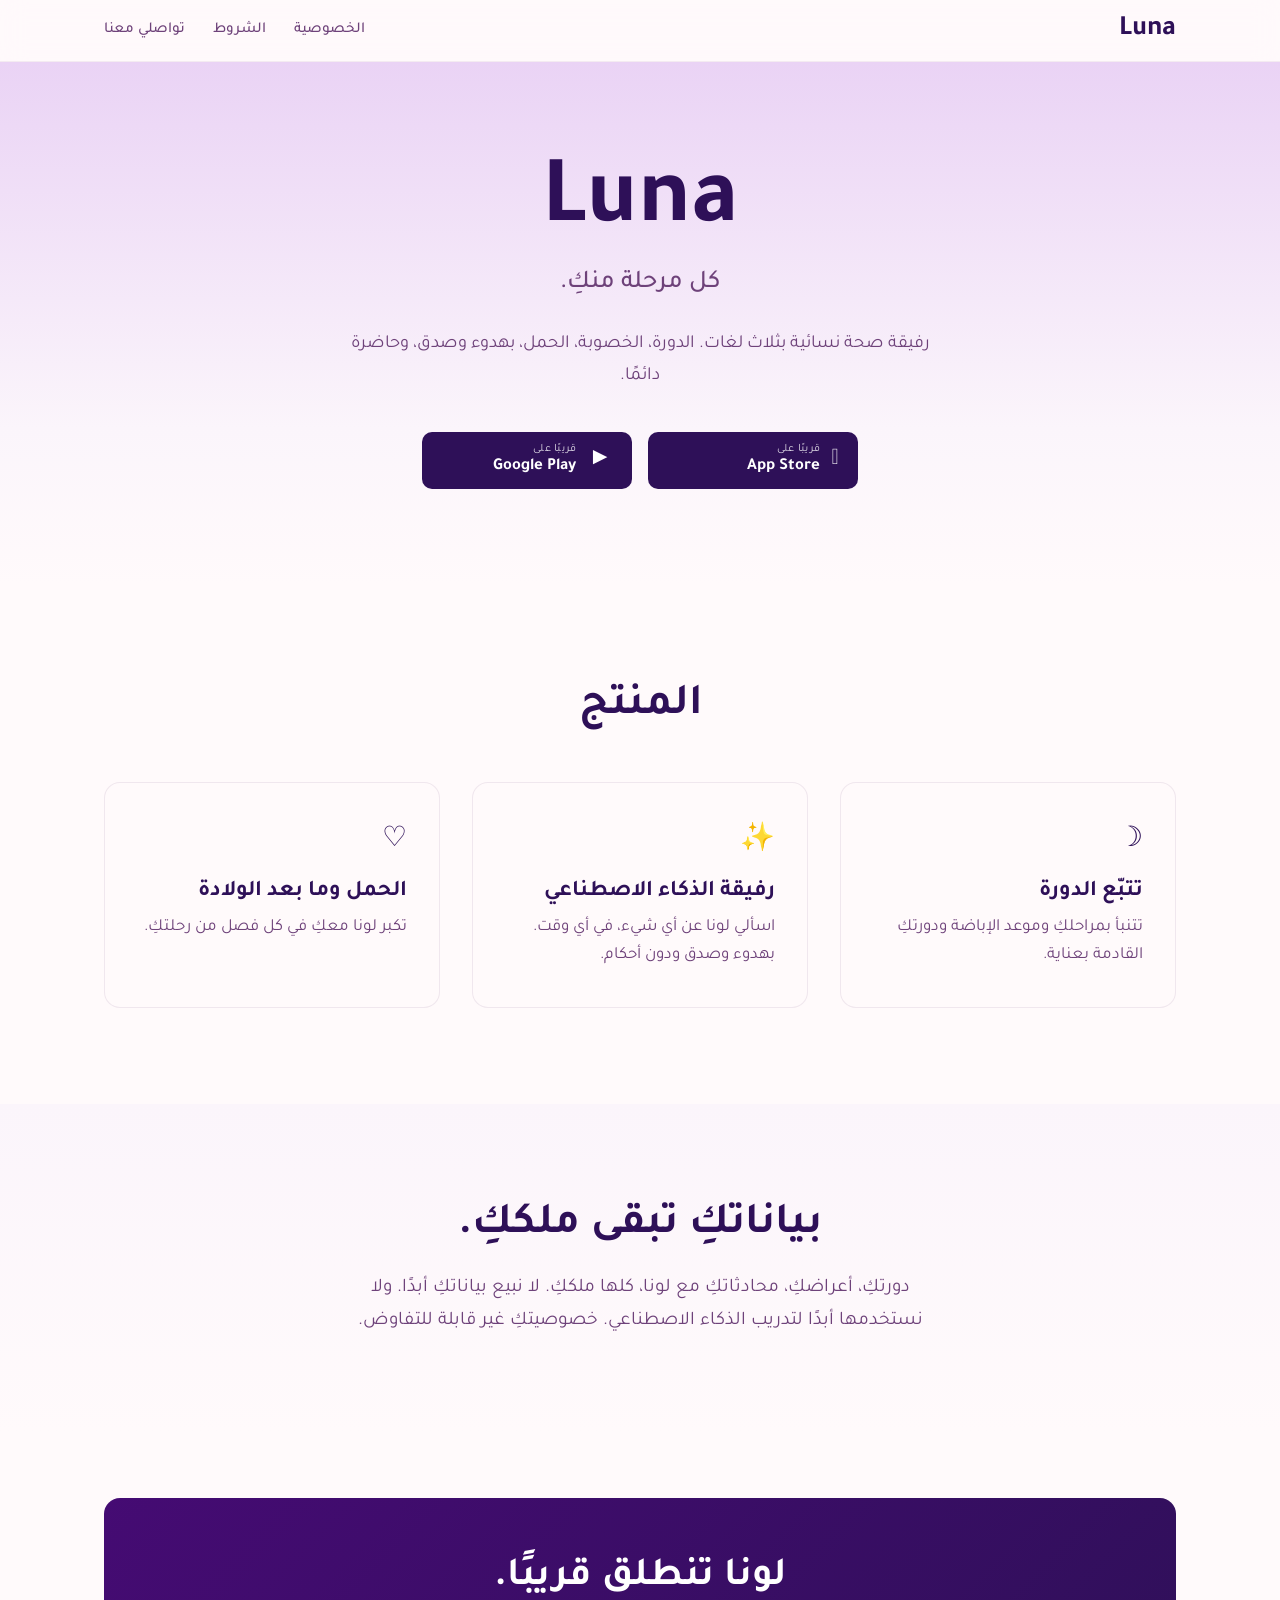
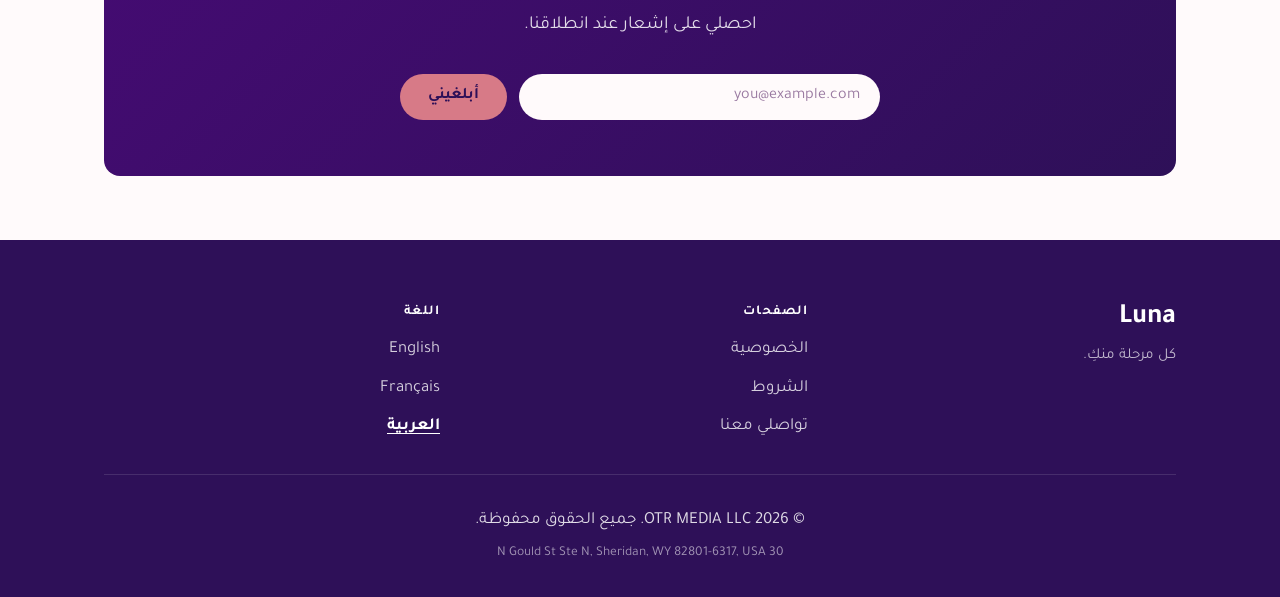
==== ar/index.html @ c3182766 "initial Luna marketing site" ====
<!DOCTYPE html>
<html lang="ar" dir="rtl">
<head>
  <meta charset="UTF-8" />
  <meta name="viewport" content="width=device-width, initial-scale=1.0" />
  <title>Luna — كل مرحلة منكِ.</title>
  <meta name="description" content="رفيقة صحة نسائية بثلاث لغات. الدورة، الخصوبة، الحمل، بهدوء وصدق، وحاضرة دائمًا." />

  <link rel="preconnect" href="https://fonts.googleapis.com" />
  <link rel="preconnect" href="https://fonts.gstatic.com" crossorigin />
  <link href="https://fonts.googleapis.com/css2?family=Fraunces:ital,opsz,wght@0,9..144,600;1,9..144,400&family=Hanken+Grotesk:wght@400;500;600&family=Tajawal:wght@400;700&display=swap" rel="stylesheet" />

  <link rel="stylesheet" href="../assets/css/styles.css" />
  <link rel="stylesheet" href="../assets/css/styles-rtl.css" />
</head>
<body>
  <a class="skip-link" href="#main">تخطٍّ إلى المحتوى</a>

  <header class="site-header">
    <div class="container site-header__inner">
      <a class="brand-mark" href="index.html">Luna</a>
      <button class="nav-toggle" aria-label="فتح القائمة" aria-expanded="false" aria-controls="primary-nav">
        <span class="nav-toggle__bar"></span>
        <span class="nav-toggle__bar"></span>
        <span class="nav-toggle__bar"></span>
      </button>
      <nav class="nav" id="primary-nav" aria-label="التنقل الرئيسي">
        <ul class="nav__list">
          <li><a class="nav__link" href="privacy.html">الخصوصية</a></li>
          <li><a class="nav__link" href="terms.html">الشروط</a></li>
          <li><a class="nav__link" href="contact.html">تواصلي معنا</a></li>
        </ul>
      </nav>
    </div>
  </header>

  <main id="main">
    <section class="hero">
      <div class="container">
        <h1 class="hero__wordmark">Luna</h1>
        <p class="hero__tagline">كل مرحلة منكِ.</p>
        <p class="hero__subhead">رفيقة صحة نسائية بثلاث لغات. الدورة، الخصوبة، الحمل، بهدوء وصدق، وحاضرة دائمًا.</p>
        <div class="badges">
          <a class="badge" href="#notify">
            <span class="badge__icon" aria-hidden="true">&#63743;</span>
            <span class="badge__text">
              <span class="badge__small">قريبًا على</span>
              <span class="badge__large">App Store</span>
            </span>
          </a>
          <a class="badge" href="#notify">
            <span class="badge__icon" aria-hidden="true">&#9658;</span>
            <span class="badge__text">
              <span class="badge__small">قريبًا على</span>
              <span class="badge__large">Google Play</span>
            </span>
          </a>
        </div>
      </div>
    </section>

    <section class="section">
      <div class="container">
        <h2 class="section__heading">المنتج</h2>
        <div class="features">
          <article class="feature">
            <div class="feature__icon" aria-hidden="true">&#9789;</div>
            <h3 class="feature__title">تتبّع الدورة</h3>
            <p class="feature__body">تتنبأ بمراحلكِ وموعد الإباضة ودورتكِ القادمة بعناية.</p>
          </article>
          <article class="feature">
            <div class="feature__icon" aria-hidden="true">&#10024;</div>
            <h3 class="feature__title">رفيقة الذكاء الاصطناعي</h3>
            <p class="feature__body">اسألي لونا عن أي شيء، في أي وقت. بهدوء وصدق ودون أحكام.</p>
          </article>
          <article class="feature">
            <div class="feature__icon" aria-hidden="true">&#9825;</div>
            <h3 class="feature__title">الحمل وما بعد الولادة</h3>
            <p class="feature__body">تكبر لونا معكِ في كل فصل من رحلتكِ.</p>
          </article>
        </div>
      </div>
    </section>

    <section class="section values">
      <div class="container">
        <div class="values__inner">
          <h2 class="values__heading">بياناتكِ تبقى ملككِ.</h2>
          <p class="values__body">دورتكِ، أعراضكِ، محادثاتكِ مع لونا، كلها ملككِ. لا نبيع بياناتكِ أبدًا. ولا نستخدمها أبدًا لتدريب الذكاء الاصطناعي. خصوصيتكِ غير قابلة للتفاوض.</p>
        </div>
      </div>
    </section>

    <section class="section section--tight" id="notify">
      <div class="container">
        <div class="cta-band">
          <h2 class="cta-band__heading">لونا تنطلق قريبًا.</h2>
          <p class="cta-band__subhead">احصلي على إشعار عند انطلاقنا.</p>
          <form class="signup-form" action="mailto:contact@iamluna.app" method="post" enctype="text/plain">
            <label class="skip-link" for="email">البريد الإلكتروني</label>
            <input class="signup-form__input" type="email" id="email" name="email" placeholder="you@example.com" required />
            <button class="btn signup-form__button" type="submit">أبلغيني</button>
          </form>
        </div>
      </div>
    </section>
  </main>

  <footer class="site-footer">
    <div class="container">
      <div class="footer__top">
        <div class="footer__brand">
          <span class="brand-mark">Luna</span>
          <p class="footer__tagline">كل مرحلة منكِ.</p>
        </div>
        <nav aria-label="تذييل الصفحة">
          <h2 class="footer__heading">الصفحات</h2>
          <ul class="footer__links">
            <li><a href="privacy.html">الخصوصية</a></li>
            <li><a href="terms.html">الشروط</a></li>
            <li><a href="contact.html">تواصلي معنا</a></li>
          </ul>
        </nav>
        <nav aria-label="اللغة">
          <h2 class="footer__heading">اللغة</h2>
          <div class="lang-switch">
            <a href="../index.html">English</a>
            <a href="../fr/index.html">Français</a>
            <a href="index.html" class="current">العربية</a>
          </div>
        </nav>
      </div>
      <div class="footer__bottom">
        <p class="footer__copyright">&copy; 2026 OTR MEDIA LLC. جميع الحقوق محفوظة.</p>
        <p class="footer__address">30 N Gould St Ste N, Sheridan, WY 82801-6317, USA</p>
      </div>
    </div>
  </footer>

  <script>
    (function () {
      var toggle = document.querySelector(".nav-toggle");
      var nav = document.getElementById("primary-nav");
      if (!toggle || !nav) return;
      toggle.addEventListener("click", function () {
        var open = nav.classList.toggle("is-open");
        toggle.setAttribute("aria-expanded", open ? "true" : "false");
      });
    })();
  </script>
</body>
</html>
---- assets/css/styles.css ----
/* ==========================================================================
   Luna Marketing Site — Shared Stylesheet
   Editorial, soft, premium design system
   ========================================================================== */

/* ---------- Design tokens ---------- */
:root {
  /* Brand palette */
  --deep-purple: #2E1058;
  --brand-purple: #450B73;
  --medium-purple: #6E427A;
  --brand-pink: #D77A87;
  --accent-pink: #BC78B8;
  --light-lavender: #EAD3F5;
  --blush-white: #FBF5FB;
  --warm-cream: #FFFAFB;

  /* Semantic text colors */
  --text-primary: #2E1058;
  --text-secondary: #6E427A;

  /* Typography */
  --font-heading: "Fraunces", Georgia, "Times New Roman", serif;
  --font-body: "Hanken Grotesk", -apple-system, BlinkMacSystemFont, "Segoe UI", sans-serif;

  /* Layout */
  --max-width: 1120px;
  --max-width-narrow: 600px;
  --radius: 16px;
  --radius-sm: 10px;

  /* Spacing scale */
  --space-xs: 0.5rem;
  --space-sm: 1rem;
  --space-md: 2rem;
  --space-lg: 4rem;
  --space-xl: 6rem;
}

/* ---------- Reset & base ---------- */
*,
*::before,
*::after {
  box-sizing: border-box;
}

html {
  scroll-behavior: smooth;
  -webkit-text-size-adjust: 100%;
}

body {
  margin: 0;
  font-family: var(--font-body);
  font-weight: 400;
  font-size: 1.0625rem;
  line-height: 1.7;
  color: var(--text-primary);
  background-color: var(--warm-cream);
  -webkit-font-smoothing: antialiased;
  -moz-osx-font-smoothing: grayscale;
}

img {
  max-width: 100%;
  height: auto;
  display: block;
}

a {
  color: var(--brand-purple);
  text-decoration: none;
  transition: color 0.2s ease, opacity 0.2s ease;
}

a:hover {
  color: var(--accent-pink);
}

h1,
h2,
h3,
h4 {
  font-family: var(--font-heading);
  color: var(--text-primary);
  line-height: 1.2;
  margin: 0 0 var(--space-sm);
}

p {
  margin: 0 0 var(--space-sm);
}

/* ---------- Layout helpers ---------- */
.container {
  width: 100%;
  max-width: var(--max-width);
  margin-inline: auto;
  padding-inline: 1.5rem;
}

.section {
  padding-block: var(--space-xl);
}

.section--tight {
  padding-block: var(--space-lg);
}

/* Skip link for accessibility */
.skip-link {
  position: absolute;
  inset-inline-start: -999px;
  top: 0;
  background: var(--brand-purple);
  color: #fff;
  padding: 0.75rem 1.25rem;
  border-radius: 0 0 var(--radius-sm) var(--radius-sm);
  z-index: 100;
}

.skip-link:focus {
  inset-inline-start: 0;
  color: #fff;
}

/* ==========================================================================
   Site header / navigation
   ========================================================================== */
.site-header {
  position: sticky;
  top: 0;
  z-index: 50;
  background: rgba(255, 250, 251, 0.85);
  backdrop-filter: saturate(180%) blur(12px);
  -webkit-backdrop-filter: saturate(180%) blur(12px);
  border-bottom: 1px solid rgba(110, 66, 122, 0.08);
}

.site-header__inner {
  display: flex;
  align-items: center;
  justify-content: space-between;
  padding-block: 1rem;
}

.brand-mark {
  font-family: var(--font-heading);
  font-style: italic;
  font-weight: 400;
  font-size: 1.75rem;
  color: var(--deep-purple);
  line-height: 1;
}

.brand-mark:hover {
  color: var(--deep-purple);
  opacity: 0.8;
}

.nav {
  display: flex;
  align-items: center;
  gap: 1.75rem;
}

.nav__list {
  display: flex;
  align-items: center;
  gap: 1.75rem;
  list-style: none;
  margin: 0;
  padding: 0;
}

.nav__link {
  font-weight: 500;
  font-size: 0.95rem;
  color: var(--text-secondary);
}

.nav__link:hover {
  color: var(--brand-purple);
}

/* Mobile menu toggle */
.nav-toggle {
  display: none;
  background: none;
  border: 0;
  cursor: pointer;
  padding: 0.5rem;
  color: var(--deep-purple);
}

.nav-toggle__bar {
  display: block;
  width: 24px;
  height: 2px;
  background: currentColor;
  margin: 5px 0;
  transition: transform 0.2s ease, opacity 0.2s ease;
}

/* ==========================================================================
   Buttons & badges
   ========================================================================== */
.btn {
  display: inline-block;
  font-family: var(--font-body);
  font-weight: 500;
  font-size: 1rem;
  padding: 0.85rem 1.75rem;
  border-radius: 999px;
  border: 0;
  cursor: pointer;
  transition: transform 0.15s ease, box-shadow 0.2s ease, opacity 0.2s ease;
}

.btn--primary {
  background: var(--brand-purple);
  color: #fff;
}

.btn--primary:hover {
  color: #fff;
  transform: translateY(-1px);
  box-shadow: 0 10px 24px rgba(69, 11, 115, 0.25);
}

/* App store style "coming soon" badges */
.badges {
  display: flex;
  flex-wrap: wrap;
  gap: 1rem;
  justify-content: center;
}

.badge {
  display: flex;
  align-items: center;
  gap: 0.75rem;
  background: var(--deep-purple);
  color: #fff;
  padding: 0.7rem 1.25rem;
  border-radius: var(--radius-sm);
  min-width: 210px;
  text-align: start;
}

.badge:hover {
  color: #fff;
  opacity: 0.92;
}

.badge__icon {
  font-size: 1.5rem;
  line-height: 1;
}

.badge__text {
  display: flex;
  flex-direction: column;
  line-height: 1.25;
}

.badge__small {
  font-size: 0.7rem;
  letter-spacing: 0.02em;
  opacity: 0.85;
}

.badge__large {
  font-size: 1.05rem;
  font-weight: 600;
}

/* ==========================================================================
   Hero
   ========================================================================== */
.hero {
  text-align: center;
  padding-block: var(--space-xl);
  background: linear-gradient(180deg, var(--light-lavender) 0%, var(--blush-white) 70%, var(--warm-cream) 100%);
}

.hero__wordmark {
  font-family: var(--font-heading);
  font-style: italic;
  font-weight: 400;
  font-size: clamp(4rem, 12vw, 6rem);
  color: var(--deep-purple);
  margin: 0 0 0.5rem;
  line-height: 1;
}

.hero__tagline {
  font-size: clamp(1.25rem, 3vw, 1.6rem);
  color: var(--medium-purple);
  font-weight: 500;
  margin: 0 0 1.5rem;
}

.hero__subhead {
  max-width: 620px;
  margin: 0 auto 2.5rem;
  font-size: 1.15rem;
  color: var(--text-secondary);
}

/* ==========================================================================
   Features grid
   ========================================================================== */
.features {
  display: grid;
  grid-template-columns: repeat(3, 1fr);
  gap: 2rem;
}

.feature {
  background: var(--warm-cream);
  border: 1px solid rgba(110, 66, 122, 0.1);
  border-radius: var(--radius);
  padding: 2.25rem 2rem;
}

.feature__icon {
  font-size: 1.75rem;
  margin-bottom: 0.75rem;
}

.feature__title {
  font-size: 1.4rem;
  font-weight: 600;
  margin-bottom: 0.5rem;
}

.feature__body {
  color: var(--text-secondary);
  margin: 0;
}

.section__heading {
  text-align: center;
  font-size: clamp(2rem, 5vw, 2.75rem);
  font-weight: 600;
  margin-bottom: 3rem;
}

/* ==========================================================================
   Values block
   ========================================================================== */
.values {
  background: linear-gradient(180deg, var(--blush-white) 0%, var(--warm-cream) 100%);
}

.values__inner {
  max-width: var(--max-width-narrow);
  margin-inline: auto;
  text-align: center;
}

.values__heading {
  font-size: clamp(2rem, 5vw, 2.75rem);
  font-weight: 600;
  margin-bottom: 1.25rem;
}

.values__body {
  font-size: 1.2rem;
  color: var(--text-secondary);
  margin: 0;
}

/* ==========================================================================
   Coming soon / signup band
   ========================================================================== */
.cta-band {
  background: linear-gradient(135deg, var(--brand-purple) 0%, var(--deep-purple) 100%);
  color: #fff;
  border-radius: var(--radius);
  text-align: center;
  padding: 3.5rem 2rem;
}

.cta-band__heading {
  color: #fff;
  font-size: clamp(1.75rem, 4vw, 2.5rem);
  font-weight: 600;
  margin-bottom: 0.5rem;
}

.cta-band__subhead {
  color: rgba(255, 255, 255, 0.85);
  font-size: 1.15rem;
  margin-bottom: 2rem;
}

.signup-form {
  display: flex;
  flex-wrap: wrap;
  gap: 0.75rem;
  justify-content: center;
  max-width: 480px;
  margin-inline: auto;
}

.signup-form__input {
  flex: 1 1 240px;
  font-family: var(--font-body);
  font-size: 1rem;
  padding: 0.85rem 1.25rem;
  border: 0;
  border-radius: 999px;
  background: var(--warm-cream);
  color: var(--text-primary);
}

.signup-form__input::placeholder {
  color: var(--medium-purple);
  opacity: 0.7;
}

.signup-form__button {
  background: var(--brand-pink);
  color: var(--deep-purple);
  font-weight: 600;
  flex: 0 0 auto;
}

.signup-form__button:hover {
  color: var(--deep-purple);
  transform: translateY(-1px);
  box-shadow: 0 10px 24px rgba(0, 0, 0, 0.2);
}

/* ==========================================================================
   Legal / content pages
   ========================================================================== */
.page-header {
  background: linear-gradient(180deg, var(--light-lavender) 0%, var(--warm-cream) 100%);
  text-align: center;
  padding-block: var(--space-lg);
}

.page-header__title {
  font-size: clamp(2.25rem, 6vw, 3.25rem);
  font-weight: 600;
}

.page-header__meta {
  color: var(--text-secondary);
  margin: 0;
}

.prose {
  max-width: 760px;
  margin-inline: auto;
}

.prose h2 {
  font-size: 1.6rem;
  font-weight: 600;
  margin-top: 2.5rem;
}

.prose h3 {
  font-size: 1.25rem;
  font-weight: 600;
  margin-top: 1.75rem;
}

.prose p,
.prose li {
  color: var(--text-secondary);
}

.prose ul {
  padding-inline-start: 1.25rem;
}

.prose li {
  margin-bottom: 0.5rem;
}

.prose a {
  text-decoration: underline;
}

/* ==========================================================================
   Contact page
   ========================================================================== */
.contact {
  text-align: center;
  max-width: var(--max-width-narrow);
  margin-inline: auto;
}

.contact__intro {
  font-size: 1.2rem;
  color: var(--text-secondary);
  margin-bottom: 2rem;
}

.contact__email {
  display: inline-block;
  font-family: var(--font-heading);
  font-style: italic;
  font-size: clamp(1.5rem, 5vw, 2.25rem);
  color: var(--brand-purple);
  margin-bottom: 2.5rem;
}

.address {
  font-style: normal;
  color: var(--text-secondary);
  line-height: 1.8;
}

.contact__note {
  margin-top: 2rem;
  color: var(--medium-purple);
  font-size: 0.95rem;
}

/* ==========================================================================
   Footer
   ========================================================================== */
.site-footer {
  background: var(--deep-purple);
  color: rgba(255, 255, 255, 0.8);
  padding-block: var(--space-lg) var(--space-md);
  margin-top: auto;
}

.site-footer a {
  color: rgba(255, 255, 255, 0.8);
}

.site-footer a:hover {
  color: #fff;
}

.footer__top {
  display: grid;
  grid-template-columns: repeat(3, 1fr);
  gap: 2rem;
  align-items: start;
}

.footer__brand .brand-mark {
  color: #fff;
  font-size: 1.75rem;
}

.footer__tagline {
  color: rgba(255, 255, 255, 0.7);
  margin: 0.5rem 0 0;
  font-size: 0.95rem;
}

.footer__heading {
  color: #fff;
  font-family: var(--font-body);
  font-weight: 600;
  font-size: 0.85rem;
  letter-spacing: 0.08em;
  text-transform: uppercase;
  margin-bottom: 1rem;
}

.footer__links {
  list-style: none;
  margin: 0;
  padding: 0;
  display: flex;
  flex-direction: column;
  gap: 0.6rem;
}

.lang-switch {
  display: flex;
  flex-direction: column;
  gap: 0.6rem;
}

.lang-switch a.current {
  color: #fff;
  font-weight: 600;
  text-decoration: underline;
  text-underline-offset: 4px;
}

.footer__bottom {
  margin-top: var(--space-md);
  padding-top: var(--space-md);
  border-top: 1px solid rgba(255, 255, 255, 0.12);
  text-align: center;
}

.footer__copyright {
  margin: 0;
  color: rgba(255, 255, 255, 0.85);
}

.footer__address {
  margin: 0.4rem 0 0;
  font-size: 0.85rem;
  color: rgba(255, 255, 255, 0.55);
}

/* Make footer stick to bottom on short pages */
body {
  display: flex;
  flex-direction: column;
  min-height: 100vh;
}

main {
  flex: 1 0 auto;
}

/* ==========================================================================
   Responsive
   ========================================================================== */
@media (max-width: 900px) {
  .features {
    grid-template-columns: 1fr;
    max-width: 520px;
    margin-inline: auto;
  }

  .footer__top {
    grid-template-columns: 1fr;
    gap: 2.5rem;
    text-align: center;
  }

  .footer__links,
  .lang-switch {
    align-items: center;
  }
}

@media (max-width: 640px) {
  .nav-toggle {
    display: block;
  }

  .nav {
    position: absolute;
    top: 100%;
    inset-inline: 0;
    flex-direction: column;
    gap: 0;
    background: var(--warm-cream);
    border-bottom: 1px solid rgba(110, 66, 122, 0.12);
    padding: 1rem 1.5rem;
    display: none;
  }

  .nav.is-open {
    display: flex;
  }

  .nav__list {
    flex-direction: column;
    align-items: flex-start;
    gap: 1rem;
    width: 100%;
  }

  .section {
    padding-block: var(--space-lg);
  }

  .badge {
    min-width: 100%;
  }
}
---- assets/css/styles-rtl.css ----
/* ==========================================================================
   Luna Marketing Site — Arabic (RTL) overrides
   Loaded AFTER styles.css on ar/ pages only.
   Most directional spacing already uses logical properties in styles.css,
   so this file mainly swaps fonts and re-aligns text for right-to-left.
   ========================================================================== */

:root {
  /* Tajawal for all Arabic typography */
  --font-heading: "Tajawal", "Segoe UI", Tahoma, sans-serif;
  --font-body: "Tajawal", "Segoe UI", Tahoma, sans-serif;
}

/* Arabic headings use weight 700, body weight 400 */
h1,
h2,
h3,
h4 {
  font-weight: 700;
  font-style: normal;
}

body {
  font-weight: 400;
}

/* The wordmark is no longer italic serif in Arabic; keep it bold and elegant */
.brand-mark,
.hero__wordmark,
.contact__email {
  font-style: normal;
  font-weight: 700;
}

/* Text alignment flips for left-aligned components */
.badge {
  text-align: right;
}

.address {
  text-align: center;
}

/* Prose lists already use logical padding-inline-start, so bullets sit correctly.
   Restore default underline offset direction (no change needed for logical props). */
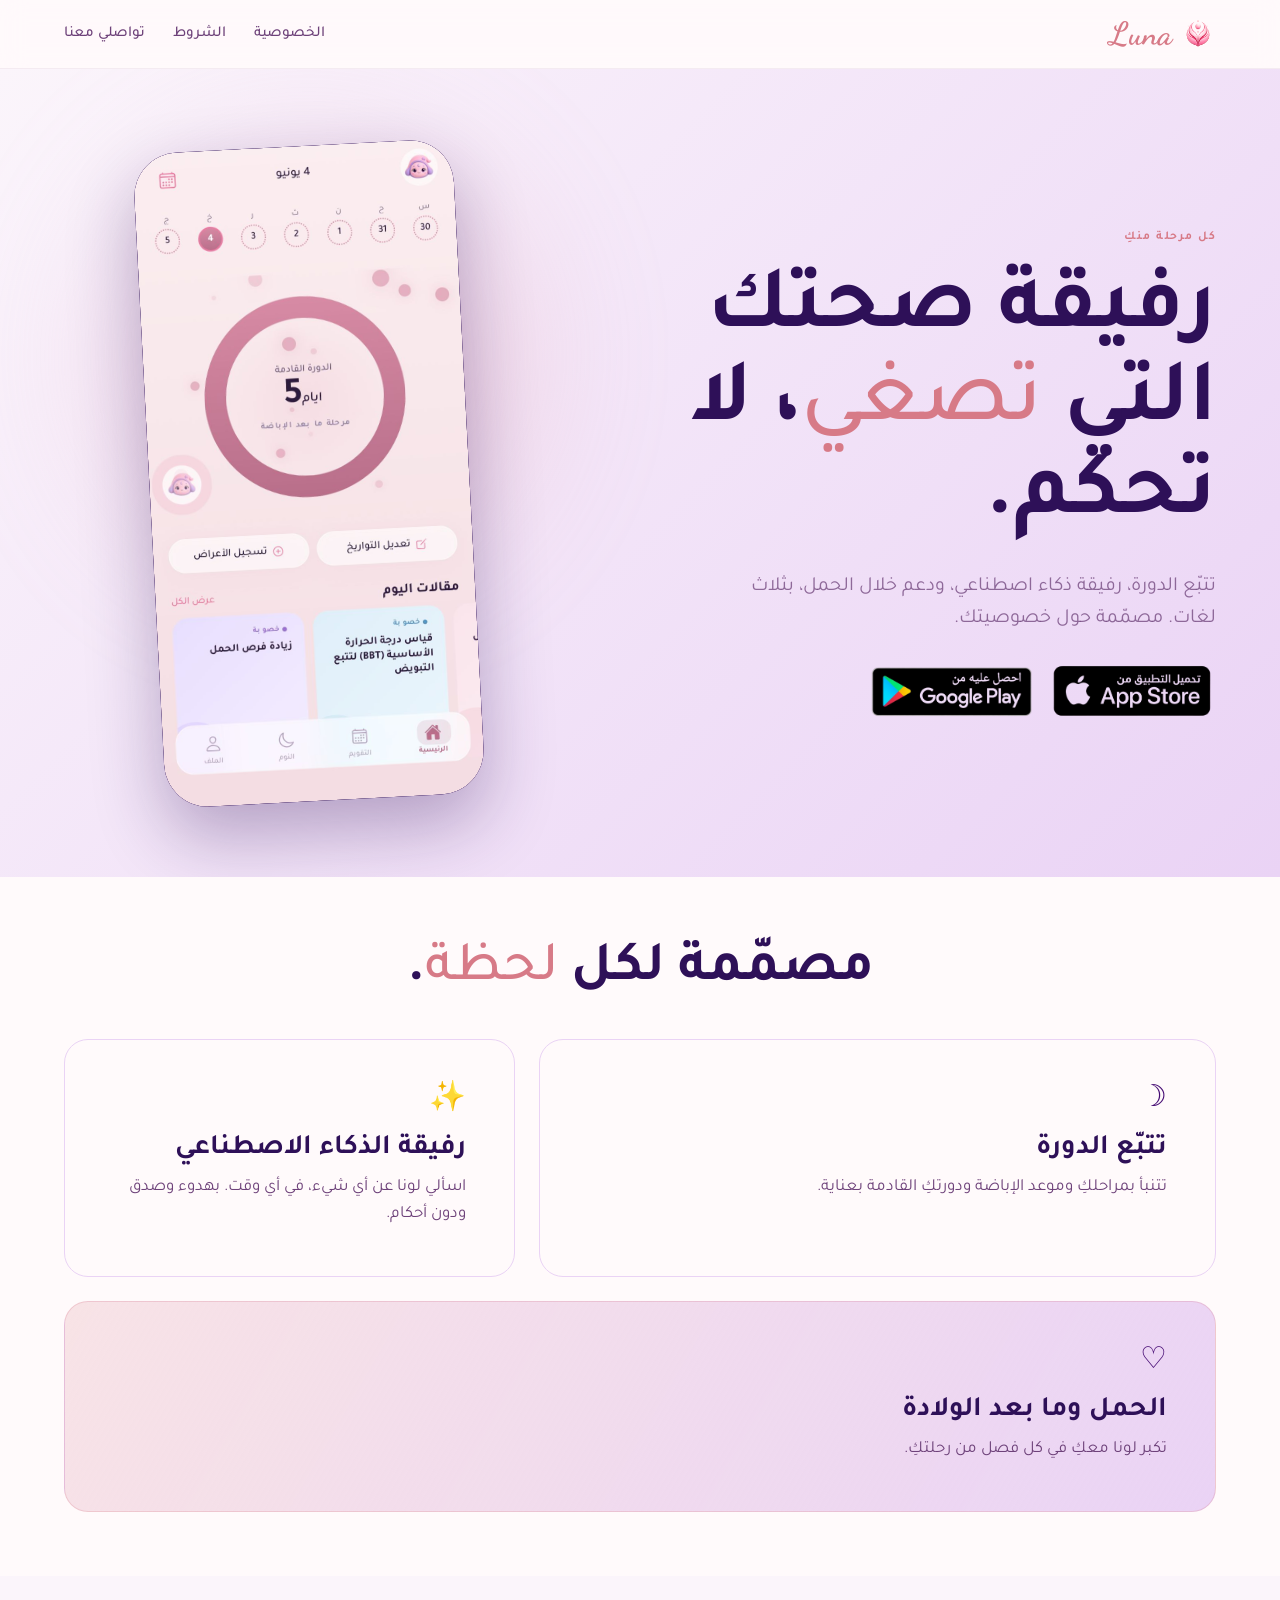
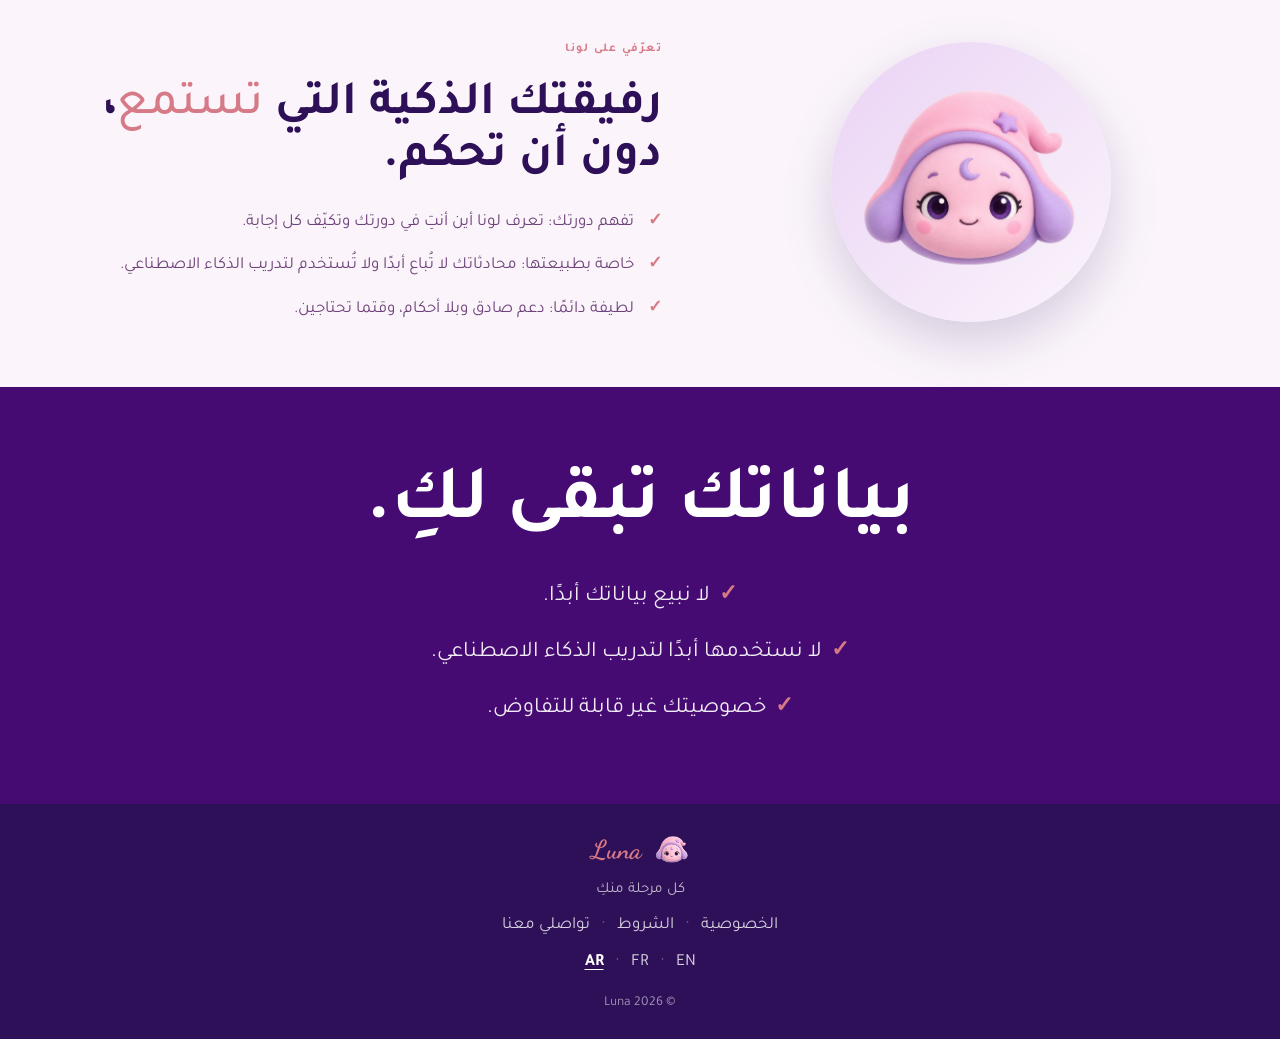
==== commit 54dc22d5: "Polish: nav, legal pages, badges, icon symbol, avatar" ====
--- a/ar/index.html
+++ b/ar/index.html
@@ -8,17 +8,22 @@
 
   <link rel="preconnect" href="https://fonts.googleapis.com" />
   <link rel="preconnect" href="https://fonts.gstatic.com" crossorigin />
-  <link href="https://fonts.googleapis.com/css2?family=Fraunces:ital,opsz,wght@0,9..144,600;1,9..144,400&family=Hanken+Grotesk:wght@400;500;600&family=Tajawal:wght@400;700&display=swap" rel="stylesheet" />
+  <link href="https://fonts.googleapis.com/css2?family=Fraunces:ital,opsz,wght@0,9..144,600;1,9..144,400&family=Hanken+Grotesk:wght@400;500;600&family=Tajawal:wght@400;700&family=Dancing+Script:wght@400;700&display=swap" rel="stylesheet" />
 
   <link rel="stylesheet" href="../assets/css/styles.css" />
   <link rel="stylesheet" href="../assets/css/styles-rtl.css" />
+  <link rel="icon" type="image/png" href="../assets/images/luna-icon.png" />
+  <link rel="apple-touch-icon" href="../assets/images/luna-icon.png" />
 </head>
 <body>
   <a class="skip-link" href="#main">تخطٍّ إلى المحتوى</a>
 
   <header class="site-header">
     <div class="container site-header__inner">
-      <a class="brand-mark" href="index.html">Luna</a>
+      <a class="logo-link" href="index.html">
+        <img class="logo-icon" src="../assets/images/luna-icon.png" alt="Luna" />
+        <span class="luna-wordmark luna-wordmark--nav">Luna</span>
+      </a>
       <button class="nav-toggle" aria-label="فتح القائمة" aria-expanded="false" aria-controls="primary-nav">
         <span class="nav-toggle__bar"></span>
         <span class="nav-toggle__bar"></span>
@@ -36,34 +41,31 @@
 
   <main id="main">
     <section class="hero">
-      <div class="container">
-        <h1 class="hero__wordmark">Luna</h1>
-        <p class="hero__tagline">كل مرحلة منكِ.</p>
-        <p class="hero__subhead">رفيقة صحة نسائية بثلاث لغات. الدورة، الخصوبة، الحمل، بهدوء وصدق، وحاضرة دائمًا.</p>
-        <div class="badges">
-          <a class="badge" href="#notify">
-            <span class="badge__icon" aria-hidden="true">&#63743;</span>
-            <span class="badge__text">
-              <span class="badge__small">قريبًا على</span>
-              <span class="badge__large">App Store</span>
-            </span>
-          </a>
-          <a class="badge" href="#notify">
-            <span class="badge__icon" aria-hidden="true">&#9658;</span>
-            <span class="badge__text">
-              <span class="badge__small">قريبًا على</span>
-              <span class="badge__large">Google Play</span>
-            </span>
-          </a>
+      <div class="container hero__grid">
+        <div class="hero__copy">
+          <p class="eyebrow">كل مرحلة منكِ</p>
+          <h1 class="hero__title">رفيقة صحتك التي <em>تصغي</em>، لا تحكم.</h1>
+          <p class="hero__subhead">تتبّع الدورة، رفيقة ذكاء اصطناعي، ودعم خلال الحمل، بثلاث لغات. مصمّمة حول خصوصيتك.</p>
+          <div class="hero__cta">
+            <div class="store-badges">
+              <a href="#notify"><img class="store-badge" src="../assets/images/ar-app-store.png" alt="قريبًا على App Store" /></a>
+              <a href="#notify"><img class="store-badge" src="../assets/images/ar-google-play.png" alt="قريبًا على Google Play" /></a>
+            </div>
+          </div>
+        </div>
+        <div class="hero__device">
+          <div class="device">
+            <img src="../assets/images/luna-home-ar.jpeg" alt="الشاشة الرئيسية لتطبيق لونا تعرض حلقة الدورة ورسالة الدورة بعد 5 أيام." />
+          </div>
         </div>
       </div>
     </section>
 
     <section class="section">
       <div class="container">
-        <h2 class="section__heading">المنتج</h2>
-        <div class="features">
-          <article class="feature">
+        <h2 class="section__heading">مصمّمة لكل <em>لحظة</em>.</h2>
+        <div class="feature-grid">
+          <article class="feature feature--lg">
             <div class="feature__icon" aria-hidden="true">&#9789;</div>
             <h3 class="feature__title">تتبّع الدورة</h3>
             <p class="feature__body">تتنبأ بمراحلكِ وموعد الإباضة ودورتكِ القادمة بعناية.</p>
@@ -73,7 +75,7 @@
             <h3 class="feature__title">رفيقة الذكاء الاصطناعي</h3>
             <p class="feature__body">اسألي لونا عن أي شيء، في أي وقت. بهدوء وصدق ودون أحكام.</p>
           </article>
-          <article class="feature">
+          <article class="feature feature--banner">
             <div class="feature__icon" aria-hidden="true">&#9825;</div>
             <h3 class="feature__title">الحمل وما بعد الولادة</h3>
             <p class="feature__body">تكبر لونا معكِ في كل فصل من رحلتكِ.</p>
@@ -82,58 +84,60 @@
       </div>
     </section>
 
-    <section class="section values">
-      <div class="container">
-        <div class="values__inner">
-          <h2 class="values__heading">بياناتكِ تبقى ملككِ.</h2>
-          <p class="values__body">دورتكِ، أعراضكِ، محادثاتكِ مع لونا، كلها ملككِ. لا نبيع بياناتكِ أبدًا. ولا نستخدمها أبدًا لتدريب الذكاء الاصطناعي. خصوصيتكِ غير قابلة للتفاوض.</p>
+    <section class="section companion">
+      <div class="container companion__grid">
+        <div class="companion__visual">
+          <div class="companion__avatar">
+            <img src="../assets/images/luna-avatar.png" alt="لونا، رفيقتك الذكية." />
+          </div>
+        </div>
+        <div class="companion__copy">
+          <p class="eyebrow">تعرّفي على لونا</p>
+          <h2 class="companion__title">رفيقتك الذكية التي <em>تستمع</em>، دون أن تحكم.</h2>
+          <ul class="companion__list">
+            <li class="companion__item">تفهم دورتك: تعرف لونا أين أنتِ في دورتك وتكيّف كل إجابة.</li>
+            <li class="companion__item">خاصة بطبيعتها: محادثاتك لا تُباع أبدًا ولا تُستخدم لتدريب الذكاء الاصطناعي.</li>
+            <li class="companion__item">لطيفة دائمًا: دعم صادق وبلا أحكام، وقتما تحتاجين.</li>
+          </ul>
         </div>
       </div>
     </section>
 
-    <section class="section section--tight" id="notify">
+    <section class="values">
       <div class="container">
-        <div class="cta-band">
-          <h2 class="cta-band__heading">لونا تنطلق قريبًا.</h2>
-          <p class="cta-band__subhead">احصلي على إشعار عند انطلاقنا.</p>
-          <form class="signup-form" action="mailto:contact@iamluna.app" method="post" enctype="text/plain">
-            <label class="skip-link" for="email">البريد الإلكتروني</label>
-            <input class="signup-form__input" type="email" id="email" name="email" placeholder="you@example.com" required />
-            <button class="btn signup-form__button" type="submit">أبلغيني</button>
-          </form>
+        <h2 class="values__heading">بياناتك تبقى لكِ.</h2>
+        <div class="values__list">
+          <p class="values__item">لا نبيع بياناتك أبدًا.</p>
+          <p class="values__item">لا نستخدمها أبدًا لتدريب الذكاء الاصطناعي.</p>
+          <p class="values__item">خصوصيتك غير قابلة للتفاوض.</p>
         </div>
       </div>
     </section>
+
   </main>
 
   <footer class="site-footer">
-    <div class="container">
-      <div class="footer__top">
-        <div class="footer__brand">
-          <span class="brand-mark">Luna</span>
-          <p class="footer__tagline">كل مرحلة منكِ.</p>
-        </div>
-        <nav aria-label="تذييل الصفحة">
-          <h2 class="footer__heading">الصفحات</h2>
-          <ul class="footer__links">
-            <li><a href="privacy.html">الخصوصية</a></li>
-            <li><a href="terms.html">الشروط</a></li>
-            <li><a href="contact.html">تواصلي معنا</a></li>
-          </ul>
-        </nav>
-        <nav aria-label="اللغة">
-          <h2 class="footer__heading">اللغة</h2>
-          <div class="lang-switch">
-            <a href="../index.html">English</a>
-            <a href="../fr/index.html">Français</a>
-            <a href="index.html" class="current">العربية</a>
-          </div>
-        </nav>
+    <div class="container footer__inner">
+      <div class="footer__wordmark">
+        <img class="footer__avatar" src="../assets/images/luna-avatar.png" alt="" />
+        <span class="brand-mark luna-wordmark luna-wordmark--footer">Luna</span>
       </div>
-      <div class="footer__bottom">
-        <p class="footer__copyright">&copy; 2026 OTR MEDIA LLC. جميع الحقوق محفوظة.</p>
-        <p class="footer__address">30 N Gould St Ste N, Sheridan, WY 82801-6317, USA</p>
-      </div>
+      <p class="footer__tagline">كل مرحلة منكِ</p>
+      <nav class="footer__nav" aria-label="تذييل الصفحة">
+        <a href="privacy.html">الخصوصية</a>
+        <span class="footer__sep" aria-hidden="true">·</span>
+        <a href="terms.html">الشروط</a>
+        <span class="footer__sep" aria-hidden="true">·</span>
+        <a href="contact.html">تواصلي معنا</a>
+      </nav>
+      <nav class="footer__langs" aria-label="اللغة">
+        <a href="../index.html">EN</a>
+        <span class="footer__sep" aria-hidden="true">·</span>
+        <a href="../fr/index.html">FR</a>
+        <span class="footer__sep" aria-hidden="true">·</span>
+        <a href="index.html" class="current">AR</a>
+      </nav>
+      <p class="footer__copyright">&copy; 2026 Luna</p>
     </div>
   </footer>
 
--- a/assets/css/styles.css
+++ b/assets/css/styles.css
@@ -1,6 +1,6 @@
 /* ==========================================================================
    Luna Marketing Site — Shared Stylesheet
-   Editorial, soft, premium design system
+   Editorial, asymmetric, magazine-quality design system
    ========================================================================== */
 
 /* ---------- Design tokens ---------- */
@@ -24,17 +24,10 @@
   --font-body: "Hanken Grotesk", -apple-system, BlinkMacSystemFont, "Segoe UI", sans-serif;
 
   /* Layout */
-  --max-width: 1120px;
+  --max-width: 1200px;
   --max-width-narrow: 600px;
-  --radius: 16px;
+  --radius: 24px;
   --radius-sm: 10px;
-
-  /* Spacing scale */
-  --space-xs: 0.5rem;
-  --space-sm: 1rem;
-  --space-md: 2rem;
-  --space-lg: 4rem;
-  --space-xl: 6rem;
 }
 
 /* ---------- Reset & base ---------- */
@@ -54,11 +47,20 @@
   font-family: var(--font-body);
   font-weight: 400;
   font-size: 1.0625rem;
-  line-height: 1.7;
+  line-height: 1.6;
   color: var(--text-primary);
   background-color: var(--warm-cream);
   -webkit-font-smoothing: antialiased;
   -moz-osx-font-smoothing: grayscale;
+
+  /* Sticky footer */
+  display: flex;
+  flex-direction: column;
+  min-height: 100vh;
+}
+
+main {
+  flex: 1 0 auto;
 }
 
 img {
@@ -83,12 +85,19 @@
 h4 {
   font-family: var(--font-heading);
   color: var(--text-primary);
-  line-height: 1.2;
-  margin: 0 0 var(--space-sm);
+  line-height: 1.1;
+  margin: 0 0 1rem;
 }
 
 p {
-  margin: 0 0 var(--space-sm);
+  margin: 0 0 1rem;
+}
+
+/* Italic key-word accents that create rhythm across headlines */
+.hero__title em,
+.section__heading em {
+  font-style: italic;
+  color: var(--brand-pink);
 }
 
 /* ---------- Layout helpers ---------- */
@@ -100,11 +109,16 @@
 }
 
 .section {
-  padding-block: var(--space-xl);
-}
-
-.section--tight {
-  padding-block: var(--space-lg);
+  padding-block: clamp(2.75rem, 5vw, 4.5rem);
+}
+
+.eyebrow {
+  font-size: 0.75rem;
+  font-weight: 600;
+  text-transform: uppercase;
+  letter-spacing: 0.125em;
+  color: var(--brand-pink);
+  margin: 0 0 1.25rem;
 }
 
 /* Skip link for accessibility */
@@ -144,10 +158,9 @@
   padding-block: 1rem;
 }
 
+/* .brand-mark is the layout/color hook for the Luna logo; the font itself
+   comes from .luna-wordmark so header and footer match the app exactly. */
 .brand-mark {
-  font-family: var(--font-heading);
-  font-style: italic;
-  font-weight: 400;
   font-size: 1.75rem;
   color: var(--deep-purple);
   line-height: 1;
@@ -156,6 +169,66 @@
 .brand-mark:hover {
   color: var(--deep-purple);
   opacity: 0.8;
+}
+
+/* Nav logo: icon symbol beside the Luna wordmark */
+.logo-link {
+  display: flex;
+  align-items: center;
+  gap: 8px;
+  text-decoration: none;
+}
+
+.logo-icon {
+  height: 36px;
+  width: auto;
+  display: block;
+}
+
+/* Brand wordmark — Dancing Script, matching the Luna app's identity */
+.luna-wordmark {
+  font-family: "Dancing Script", cursive;
+  font-weight: 700;
+  color: var(--brand-pink);
+  line-height: 1;
+  font-style: normal;
+}
+
+.luna-wordmark--hero {
+  font-size: 96px;
+}
+
+.luna-wordmark--footer {
+  font-size: 26px;
+}
+
+.luna-wordmark--nav {
+  font-size: 32px;
+  line-height: 1;
+}
+
+@media (max-width: 768px) {
+  .luna-wordmark--hero {
+    font-size: 64px;
+  }
+
+  .luna-wordmark--footer {
+    font-size: 24px;
+  }
+
+  .luna-wordmark--nav {
+    font-size: 26px;
+  }
+
+  .logo-icon {
+    height: 28px;
+  }
+
+  .companion__avatar {
+    width: 180px;
+    height: 180px;
+    padding: 14px;
+  }
 }
 
 .nav {
@@ -203,12 +276,12 @@
 }
 
 /* ==========================================================================
-   Buttons & badges
+   Buttons
    ========================================================================== */
 .btn {
   display: inline-block;
   font-family: var(--font-body);
-  font-weight: 500;
+  font-weight: 600;
   font-size: 1rem;
   padding: 0.85rem 1.75rem;
   border-radius: 999px;
@@ -228,210 +301,255 @@
   box-shadow: 0 10px 24px rgba(69, 11, 115, 0.25);
 }
 
-/* App store style "coming soon" badges */
-.badges {
-  display: flex;
-  flex-wrap: wrap;
-  gap: 1rem;
+/* ==========================================================================
+   Hero — split-screen asymmetric layout
+   ========================================================================== */
+.hero {
+  position: relative;
+  overflow: hidden;
+  background: linear-gradient(135deg, var(--blush-white) 0%, var(--light-lavender) 100%);
+  padding-block: clamp(3rem, 6vw, 5rem);
+}
+
+.hero__grid {
+  display: grid;
+  grid-template-columns: 55fr 45fr;
+  align-items: center;
+  gap: clamp(2rem, 5vw, 4rem);
+}
+
+.hero__title {
+  font-family: var(--font-heading);
+  font-weight: 600;
+  font-size: clamp(3rem, 7vw, 6rem);
+  line-height: 1.04;
+  color: var(--deep-purple);
+  margin: 0 0 1.5rem;
+}
+
+.hero__subhead {
+  max-width: 30rem;
+  margin: 0 0 1.75rem;
+  font-size: clamp(1.05rem, 1.6vw, 1.25rem);
+  line-height: 1.6;
+  color: rgba(110, 66, 122, 0.75);
+}
+
+/* Call to action: caption + official store badges */
+.store-badges {
+  display: flex;
+  gap: 12px;
+  align-items: center;
+}
+
+.store-badges a {
+  display: inline-block;
+  transition: transform 0.15s ease, opacity 0.2s ease;
+}
+
+.store-badges a:hover {
+  transform: translateY(-2px);
+  opacity: 0.92;
+}
+
+.store-badge {
+  height: 56px;
+  width: auto;
+  display: block;
+}
+
+/* Device mockup with soft gradient blob behind it */
+.hero__device {
+  position: relative;
+  display: flex;
   justify-content: center;
 }
 
-.badge {
-  display: flex;
-  align-items: center;
-  gap: 0.75rem;
+.hero__device::before {
+  content: "";
+  position: absolute;
+  z-index: 0;
+  width: clamp(280px, 35vw, 420px);
+  aspect-ratio: 1;
+  border-radius: 50%;
+  background: linear-gradient(135deg, var(--light-lavender), var(--brand-pink));
+  opacity: 0.3;
+  filter: blur(80px);
+}
+
+.device {
+  position: relative;
+  z-index: 1;
+  width: 100%;
+  max-width: 320px;
+  border-radius: 44px;
+  overflow: hidden;
   background: var(--deep-purple);
-  color: #fff;
-  padding: 0.7rem 1.25rem;
-  border-radius: var(--radius-sm);
-  min-width: 210px;
-  text-align: start;
-}
-
-.badge:hover {
-  color: #fff;
-  opacity: 0.92;
-}
-
-.badge__icon {
-  font-size: 1.5rem;
-  line-height: 1;
-}
-
-.badge__text {
-  display: flex;
-  flex-direction: column;
-  line-height: 1.25;
-}
-
-.badge__small {
-  font-size: 0.7rem;
-  letter-spacing: 0.02em;
-  opacity: 0.85;
-}
-
-.badge__large {
-  font-size: 1.05rem;
-  font-weight: 600;
-}
-
-/* ==========================================================================
-   Hero
-   ========================================================================== */
-.hero {
+  box-shadow: 0 30px 70px rgba(46, 16, 88, 0.32);
+  transform: rotate(-3deg);
+}
+
+.device img {
+  width: 100%;
+  border-radius: 44px;
+}
+
+/* ==========================================================================
+   The product — asymmetric feature grid
+   ========================================================================== */
+.section__heading {
   text-align: center;
-  padding-block: var(--space-xl);
-  background: linear-gradient(180deg, var(--light-lavender) 0%, var(--blush-white) 70%, var(--warm-cream) 100%);
-}
-
-.hero__wordmark {
   font-family: var(--font-heading);
-  font-style: italic;
-  font-weight: 400;
-  font-size: clamp(4rem, 12vw, 6rem);
-  color: var(--deep-purple);
-  margin: 0 0 0.5rem;
-  line-height: 1;
-}
-
-.hero__tagline {
-  font-size: clamp(1.25rem, 3vw, 1.6rem);
-  color: var(--medium-purple);
-  font-weight: 500;
-  margin: 0 0 1.5rem;
-}
-
-.hero__subhead {
-  max-width: 620px;
-  margin: 0 auto 2.5rem;
-  font-size: 1.15rem;
-  color: var(--text-secondary);
-}
-
-/* ==========================================================================
-   Features grid
-   ========================================================================== */
-.features {
+  font-weight: 600;
+  font-size: clamp(2.25rem, 5vw, 3.5rem);
+  margin: 0 0 2.25rem;
+}
+
+.feature-grid {
   display: grid;
-  grid-template-columns: repeat(3, 1fr);
-  gap: 2rem;
+  grid-template-columns: 3fr 2fr;
+  gap: 1.5rem;
 }
 
 .feature {
   background: var(--warm-cream);
-  border: 1px solid rgba(110, 66, 122, 0.1);
+  border: 1px solid var(--light-lavender);
   border-radius: var(--radius);
-  padding: 2.25rem 2rem;
+  padding: 3rem;
+}
+
+.feature--banner {
+  grid-column: 1 / -1;
+  background: linear-gradient(120deg, rgba(215, 122, 135, 0.18) 0%, var(--light-lavender) 100%);
+  border-color: rgba(215, 122, 135, 0.25);
 }
 
 .feature__icon {
+  font-size: 1.85rem;
+  line-height: 1;
+  margin-bottom: 1rem;
+  color: var(--brand-purple);
+}
+
+.feature__title {
   font-size: 1.75rem;
-  margin-bottom: 0.75rem;
-}
-
-.feature__title {
-  font-size: 1.4rem;
-  font-weight: 600;
-  margin-bottom: 0.5rem;
+  font-weight: 600;
+  margin-bottom: 0.6rem;
 }
 
 .feature__body {
   color: var(--text-secondary);
   margin: 0;
-}
-
-.section__heading {
+  max-width: 34rem;
+}
+
+/* ==========================================================================
+   Companion — avatar feature, two-column
+   ========================================================================== */
+.companion {
+  background: var(--blush-white);
+}
+
+.companion__grid {
+  display: grid;
+  grid-template-columns: 45fr 55fr;
+  align-items: center;
+  gap: clamp(2rem, 5vw, 4rem);
+}
+
+.companion__visual {
+  display: flex;
+  justify-content: center;
+}
+
+.companion__avatar {
+  width: 280px;
+  height: 280px;
+  border-radius: 50%;
+  padding: 20px;
+  background: linear-gradient(135deg, var(--light-lavender) 0%, var(--blush-white) 100%);
+  box-shadow: 0 20px 50px rgba(46, 16, 88, 0.18);
+}
+
+.companion__avatar img {
+  width: 100%;
+  height: 100%;
+  border-radius: 50%;
+  object-fit: cover;
+}
+
+.companion__title {
+  font-family: var(--font-heading);
+  font-weight: 600;
+  font-size: clamp(2rem, 4.5vw, 3rem);
+  line-height: 1.1;
+  margin: 0 0 1.5rem;
+}
+
+.companion__title em {
+  font-style: italic;
+  color: var(--brand-pink);
+}
+
+.companion__list {
+  list-style: none;
+  margin: 0;
+  padding: 0;
+  display: flex;
+  flex-direction: column;
+  gap: 1rem;
+}
+
+.companion__item {
+  position: relative;
+  padding-inline-start: 1.75rem;
+  color: var(--text-secondary);
+}
+
+.companion__item::before {
+  content: "\2713";
+  position: absolute;
+  inset-inline-start: 0;
+  color: var(--brand-pink);
+  font-weight: 700;
+}
+
+/* ==========================================================================
+   Values — full-bleed deep purple
+   ========================================================================== */
+.values {
+  background: var(--brand-purple);
+  color: #fff;
   text-align: center;
-  font-size: clamp(2rem, 5vw, 2.75rem);
-  font-weight: 600;
-  margin-bottom: 3rem;
-}
-
-/* ==========================================================================
-   Values block
-   ========================================================================== */
-.values {
-  background: linear-gradient(180deg, var(--blush-white) 0%, var(--warm-cream) 100%);
-}
-
-.values__inner {
-  max-width: var(--max-width-narrow);
-  margin-inline: auto;
-  text-align: center;
+  padding-block: clamp(3rem, 6vw, 5rem);
 }
 
 .values__heading {
-  font-size: clamp(2rem, 5vw, 2.75rem);
-  font-weight: 600;
-  margin-bottom: 1.25rem;
-}
-
-.values__body {
-  font-size: 1.2rem;
-  color: var(--text-secondary);
+  color: #fff;
+  font-style: italic;
+  font-weight: 600;
+  font-size: clamp(2.5rem, 6vw, 5rem);
+  margin: 0 0 2rem;
+}
+
+.values__list {
+  display: flex;
+  flex-direction: column;
+  align-items: center;
+  gap: 1.25rem;
+}
+
+.values__item {
   margin: 0;
-}
-
-/* ==========================================================================
-   Coming soon / signup band
-   ========================================================================== */
-.cta-band {
-  background: linear-gradient(135deg, var(--brand-purple) 0%, var(--deep-purple) 100%);
-  color: #fff;
-  border-radius: var(--radius);
-  text-align: center;
-  padding: 3.5rem 2rem;
-}
-
-.cta-band__heading {
-  color: #fff;
-  font-size: clamp(1.75rem, 4vw, 2.5rem);
-  font-weight: 600;
-  margin-bottom: 0.5rem;
-}
-
-.cta-band__subhead {
-  color: rgba(255, 255, 255, 0.85);
-  font-size: 1.15rem;
-  margin-bottom: 2rem;
-}
-
-.signup-form {
-  display: flex;
-  flex-wrap: wrap;
-  gap: 0.75rem;
-  justify-content: center;
-  max-width: 480px;
-  margin-inline: auto;
-}
-
-.signup-form__input {
-  flex: 1 1 240px;
-  font-family: var(--font-body);
-  font-size: 1rem;
-  padding: 0.85rem 1.25rem;
-  border: 0;
-  border-radius: 999px;
-  background: var(--warm-cream);
-  color: var(--text-primary);
-}
-
-.signup-form__input::placeholder {
-  color: var(--medium-purple);
-  opacity: 0.7;
-}
-
-.signup-form__button {
-  background: var(--brand-pink);
-  color: var(--deep-purple);
-  font-weight: 600;
-  flex: 0 0 auto;
-}
-
-.signup-form__button:hover {
-  color: var(--deep-purple);
-  transform: translateY(-1px);
-  box-shadow: 0 10px 24px rgba(0, 0, 0, 0.2);
+  font-size: clamp(1.1rem, 2.2vw, 1.4rem);
+  color: rgba(255, 255, 255, 0.92);
+}
+
+.values__item::before {
+  content: "\2713";
+  color: var(--brand-pink);
+  font-weight: 700;
+  margin-inline-end: 0.6rem;
 }
 
 /* ==========================================================================
@@ -440,7 +558,13 @@
 .page-header {
   background: linear-gradient(180deg, var(--light-lavender) 0%, var(--warm-cream) 100%);
   text-align: center;
-  padding-block: var(--space-lg);
+  padding-block: clamp(2.5rem, 6vw, 4rem) 0;
+}
+
+/* Tighten the gap between a legal page's title block and its body content
+   (.page-header only appears on privacy.html and terms.html). */
+.page-header + .section {
+  padding-top: clamp(3rem, 6vw, 5rem);
 }
 
 .page-header__title {
@@ -456,6 +580,7 @@
 .prose {
   max-width: 760px;
   margin-inline: auto;
+  line-height: 1.7;
 }
 
 .prose h2 {
@@ -500,21 +625,35 @@
   font-size: 1.2rem;
   color: var(--text-secondary);
   margin-bottom: 2rem;
-}
-
-.contact__email {
-  display: inline-block;
+  line-height: 1.7;
+}
+
+.contact__title {
   font-family: var(--font-heading);
   font-style: italic;
-  font-size: clamp(1.5rem, 5vw, 2.25rem);
+  font-weight: 600;
+  font-size: clamp(2.5rem, 6vw, 3.5rem);
+  margin: 0 0 1rem;
+}
+
+.contact__card {
+  display: inline-block;
+  margin: 1.5rem 0 1rem;
+  padding: 1.25rem 2.5rem;
+  background: var(--light-lavender);
+  border: 1px solid rgba(110, 66, 122, 0.15);
+  border-radius: var(--radius);
+  font-family: var(--font-heading);
+  font-style: italic;
+  font-size: clamp(1.25rem, 4vw, 1.85rem);
   color: var(--brand-purple);
-  margin-bottom: 2.5rem;
-}
-
-.address {
-  font-style: normal;
-  color: var(--text-secondary);
-  line-height: 1.8;
+  transition: transform 0.15s ease, box-shadow 0.2s ease;
+}
+
+.contact__card:hover {
+  color: var(--brand-purple);
+  transform: translateY(-2px);
+  box-shadow: 0 12px 28px rgba(46, 16, 88, 0.15);
 }
 
 .contact__note {
@@ -529,7 +668,7 @@
 .site-footer {
   background: var(--deep-purple);
   color: rgba(255, 255, 255, 0.8);
-  padding-block: var(--space-lg) var(--space-md);
+  padding-block: 1.75rem 1.5rem;
   margin-top: auto;
 }
 
@@ -541,104 +680,99 @@
   color: #fff;
 }
 
-.footer__top {
-  display: grid;
-  grid-template-columns: repeat(3, 1fr);
-  gap: 2rem;
-  align-items: start;
-}
-
-.footer__brand .brand-mark {
-  color: #fff;
-  font-size: 1.75rem;
+/* Minimal centered footer: wordmark, tagline, links, language switcher */
+.footer__inner {
+  display: flex;
+  flex-direction: column;
+  align-items: center;
+  gap: 0.6rem;
+  text-align: center;
+}
+
+/* Footer wordmark cluster: avatar beside the small Luna wordmark */
+.footer__wordmark {
+  display: flex;
+  align-items: center;
+  gap: 12px;
+}
+
+.footer__avatar {
+  width: 36px;
+  height: 36px;
+  border-radius: 50%;
 }
 
 .footer__tagline {
   color: rgba(255, 255, 255, 0.7);
-  margin: 0.5rem 0 0;
+  margin: 0;
   font-size: 0.95rem;
 }
 
-.footer__heading {
-  color: #fff;
-  font-family: var(--font-body);
-  font-weight: 600;
-  font-size: 0.85rem;
-  letter-spacing: 0.08em;
-  text-transform: uppercase;
-  margin-bottom: 1rem;
-}
-
-.footer__links {
-  list-style: none;
-  margin: 0;
-  padding: 0;
-  display: flex;
-  flex-direction: column;
-  gap: 0.6rem;
-}
-
-.lang-switch {
-  display: flex;
-  flex-direction: column;
-  gap: 0.6rem;
-}
-
-.lang-switch a.current {
+.footer__nav,
+.footer__langs {
+  display: flex;
+  flex-wrap: wrap;
+  align-items: center;
+  justify-content: center;
+  gap: 0.75rem;
+}
+
+.footer__sep {
+  color: rgba(255, 255, 255, 0.35);
+}
+
+.footer__langs a.current {
   color: #fff;
   font-weight: 600;
   text-decoration: underline;
   text-underline-offset: 4px;
 }
 
-.footer__bottom {
-  margin-top: var(--space-md);
-  padding-top: var(--space-md);
-  border-top: 1px solid rgba(255, 255, 255, 0.12);
-  text-align: center;
-}
-
 .footer__copyright {
-  margin: 0;
-  color: rgba(255, 255, 255, 0.85);
-}
-
-.footer__address {
-  margin: 0.4rem 0 0;
+  margin: 0.5rem 0 0;
   font-size: 0.85rem;
   color: rgba(255, 255, 255, 0.55);
 }
 
-/* Make footer stick to bottom on short pages */
-body {
-  display: flex;
-  flex-direction: column;
-  min-height: 100vh;
-}
-
-main {
-  flex: 1 0 auto;
-}
-
 /* ==========================================================================
    Responsive
    ========================================================================== */
 @media (max-width: 900px) {
-  .features {
+  .hero__grid {
     grid-template-columns: 1fr;
-    max-width: 520px;
+    text-align: center;
+    gap: 3rem;
+  }
+
+  .hero__subhead {
     margin-inline: auto;
   }
 
-  .footer__top {
+  .store-badges {
+    justify-content: center;
+  }
+
+  .device {
+    transform: none;
+    margin-inline: auto;
+  }
+
+  .feature-grid {
     grid-template-columns: 1fr;
+  }
+
+  .companion__grid {
+    grid-template-columns: 1fr;
+    text-align: center;
     gap: 2.5rem;
-    text-align: center;
-  }
-
-  .footer__links,
-  .lang-switch {
+  }
+
+  .companion__list {
     align-items: center;
+  }
+
+  .companion__item {
+    text-align: start;
   }
 }
 
@@ -670,11 +804,11 @@
     width: 100%;
   }
 
-  .section {
-    padding-block: var(--space-lg);
-  }
-
-  .badge {
-    min-width: 100%;
-  }
-}
+  .feature {
+    padding: 2.25rem;
+  }
+
+  .store-badge {
+    height: 48px;
+  }
+}
--- a/assets/css/styles-rtl.css
+++ b/assets/css/styles-rtl.css
@@ -1,12 +1,13 @@
 /* ==========================================================================
    Luna Marketing Site — Arabic (RTL) overrides
    Loaded AFTER styles.css on ar/ pages only.
-   Most directional spacing already uses logical properties in styles.css,
-   so this file mainly swaps fonts and re-aligns text for right-to-left.
+   The base stylesheet already uses logical properties, so the split hero,
+   feature grid, and spacing flip automatically under dir="rtl". This file
+   handles what cannot be expressed logically: fonts and italic emphasis.
    ========================================================================== */
 
 :root {
-  /* Tajawal for all Arabic typography */
+  /* Tajawal for all Arabic typography (Fraunces has no Arabic glyphs) */
   --font-heading: "Tajawal", "Segoe UI", Tahoma, sans-serif;
   --font-body: "Tajawal", "Segoe UI", Tahoma, sans-serif;
 }
@@ -24,22 +25,32 @@
   font-weight: 400;
 }
 
-/* The wordmark is no longer italic serif in Arabic; keep it bold and elegant */
-.brand-mark,
-.hero__wordmark,
-.contact__email {
+/* Italic does not render well in Arabic. Emphasis becomes a pink, slightly
+   heavier weight instead, preserving the visual-rhythm intent of the design. */
+.hero__title em,
+.section__heading em,
+.companion__title em {
+  font-style: normal;
+  font-weight: 500;
+  color: var(--brand-pink);
+}
+
+/* The values headline is italic white in LTR; keep it upright and bold in AR. */
+.values__heading {
   font-style: normal;
   font-weight: 700;
 }
 
-/* Text alignment flips for left-aligned components */
-.badge {
-  text-align: right;
+/* The contact title and email card are Fraunces italic in LTR; keep them
+   upright (Tajawal) in AR. */
+.contact__title,
+.contact__card {
+  font-style: normal;
+  font-weight: 700;
 }
 
-.address {
-  text-align: center;
+/* The Luna wordmark stays Latin Dancing Script even on Arabic pages, matching
+   the app's welcome screen. Guard it against the Tajawal heading variable. */
+.luna-wordmark {
+  font-family: "Dancing Script", cursive;
 }
-
-/* Prose lists already use logical padding-inline-start, so bullets sit correctly.
-   Restore default underline offset direction (no change needed for logical props). */
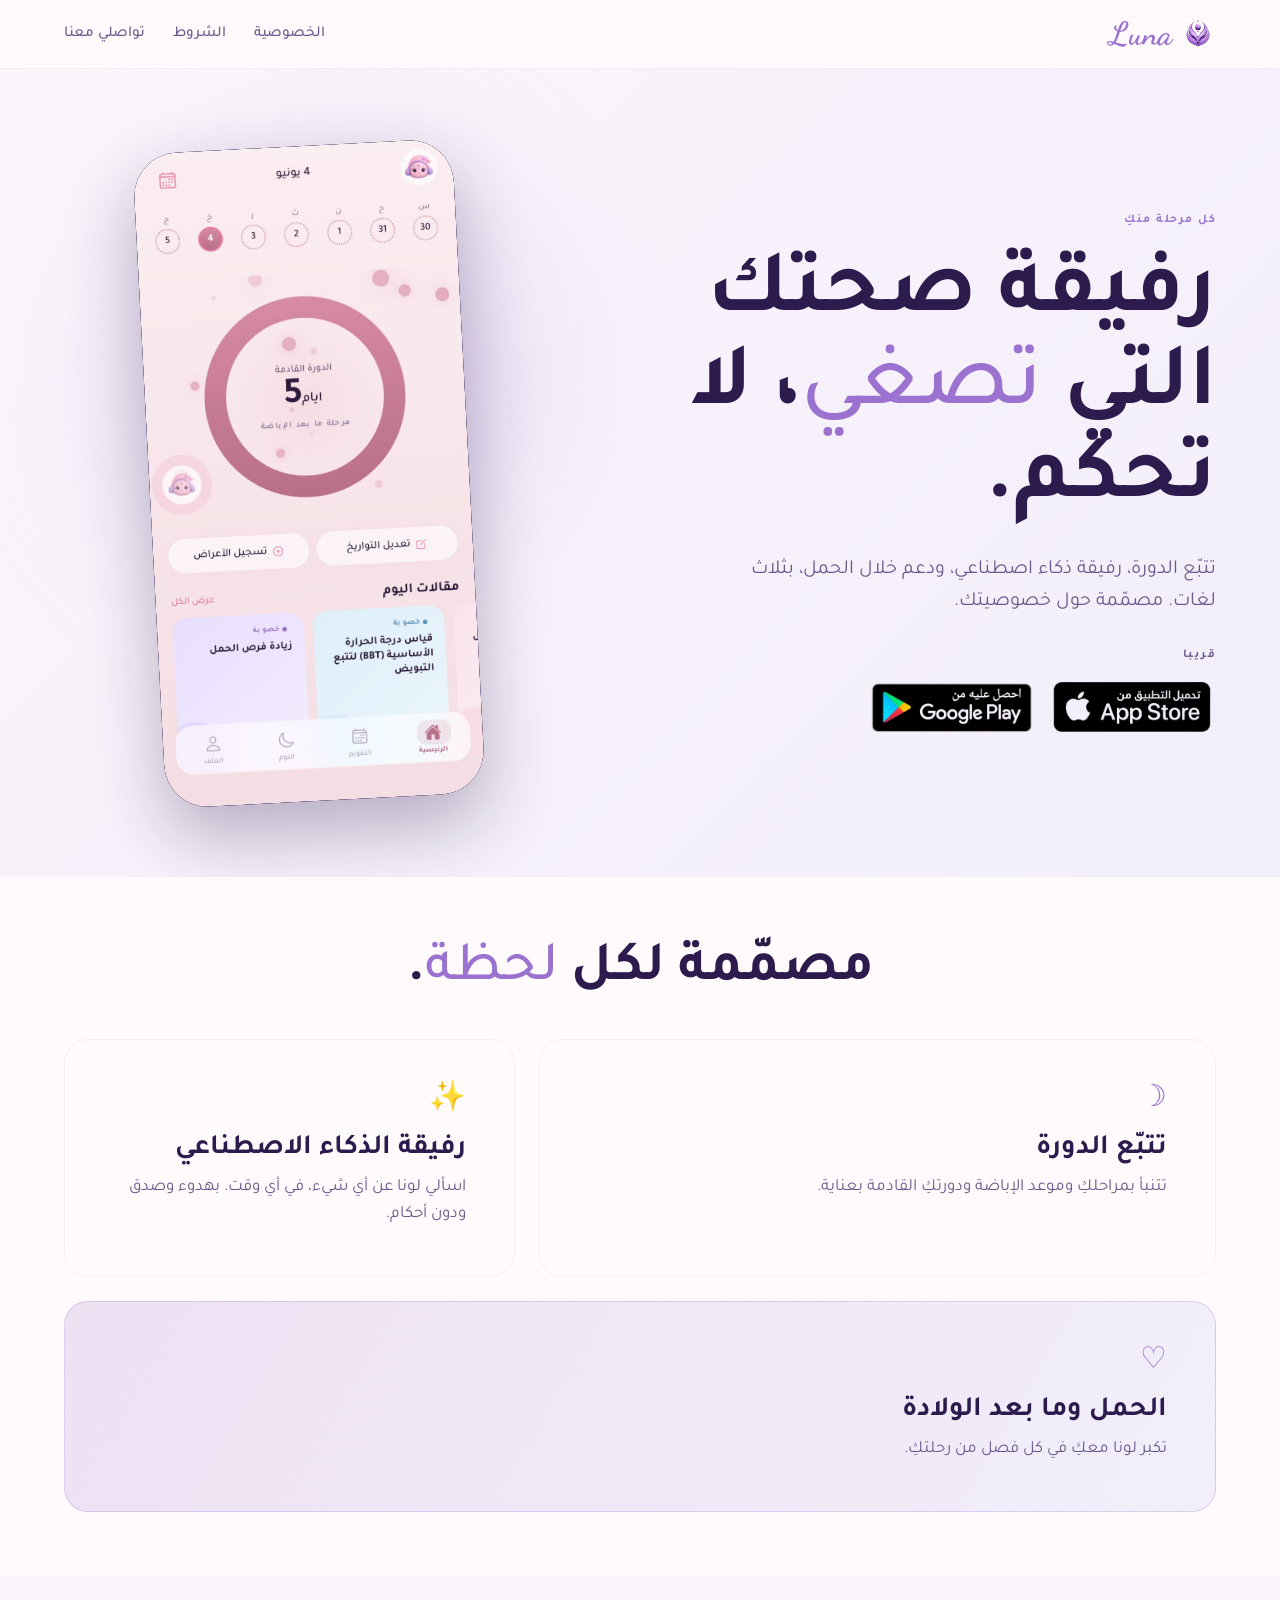
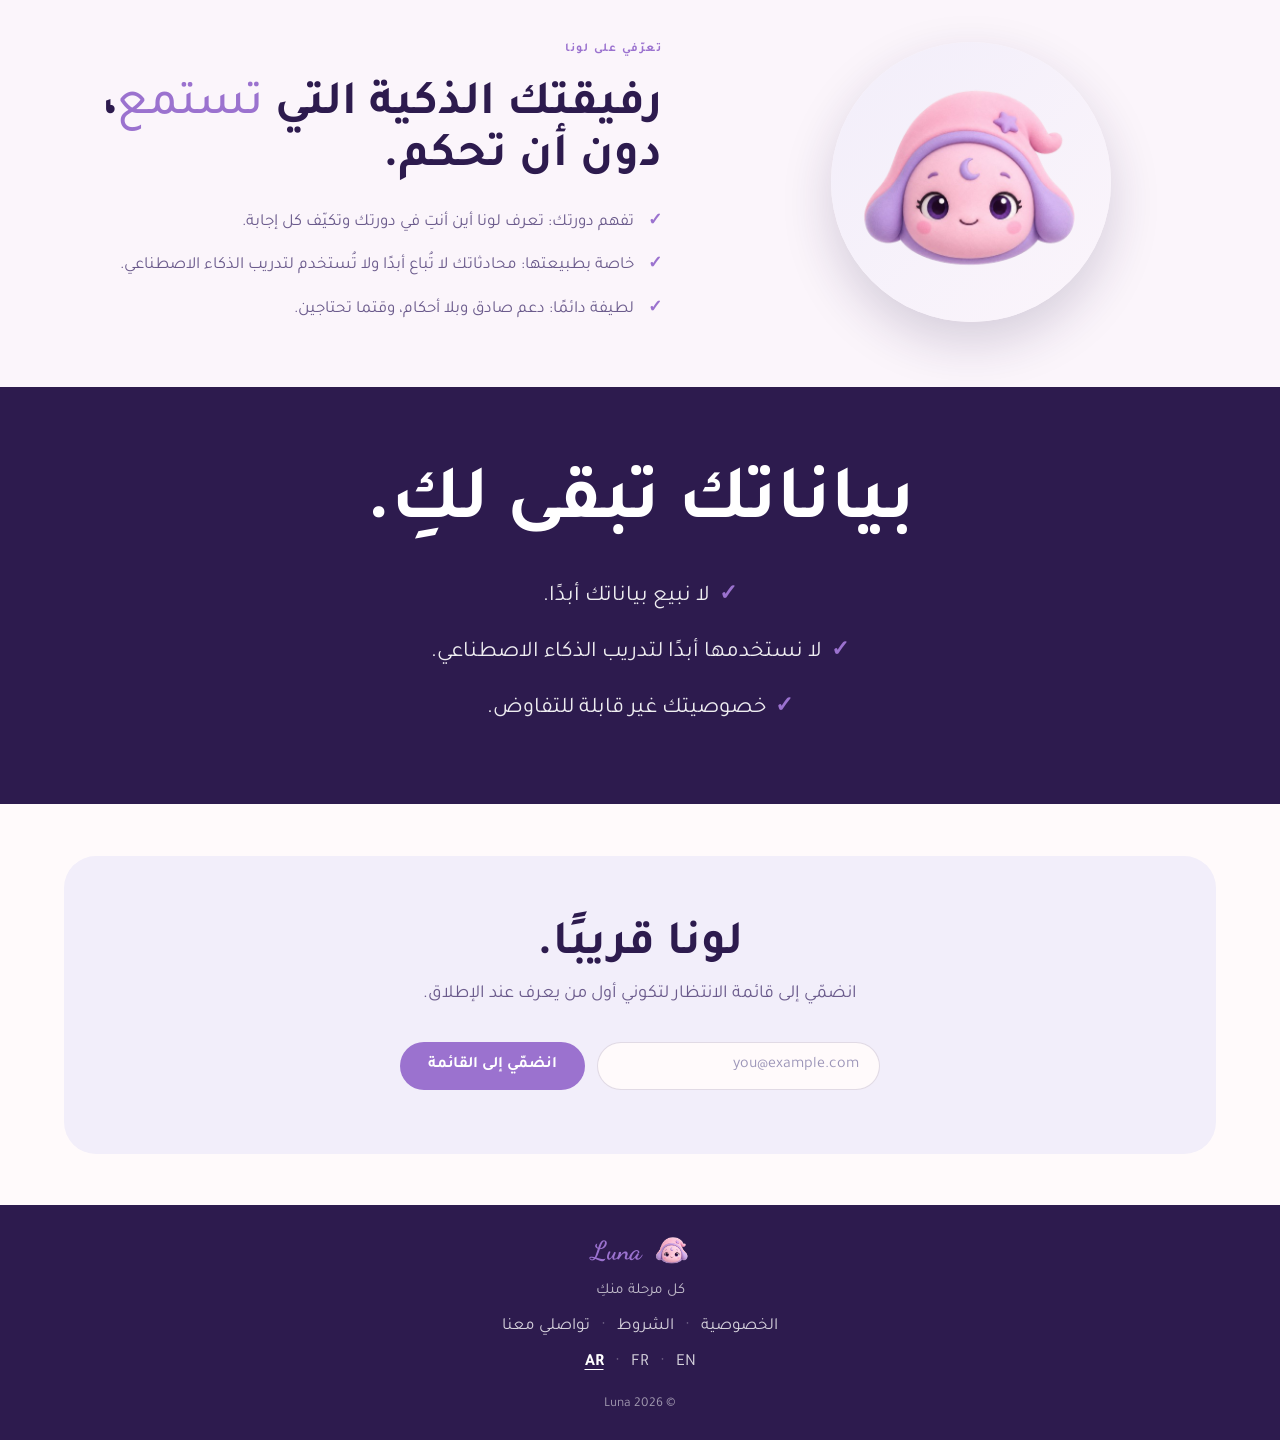
==== commit ecfb0d0b: "update" ====
--- a/ar/index.html
+++ b/ar/index.html
@@ -47,7 +47,8 @@
           <h1 class="hero__title">رفيقة صحتك التي <em>تصغي</em>، لا تحكم.</h1>
           <p class="hero__subhead">تتبّع الدورة، رفيقة ذكاء اصطناعي، ودعم خلال الحمل، بثلاث لغات. مصمّمة حول خصوصيتك.</p>
           <div class="hero__cta">
-            <div class="store-badges">
+            <p class="store-caption">قريبا</p>
+          <div class="store-badges">
               <a href="#notify"><img class="store-badge" src="../assets/images/ar-app-store.png" alt="قريبًا على App Store" /></a>
               <a href="#notify"><img class="store-badge" src="../assets/images/ar-google-play.png" alt="قريبًا على Google Play" /></a>
             </div>
@@ -114,6 +115,21 @@
       </div>
     </section>
 
+
+    <!-- قريبًا / قائمة الانتظار -->
+    <section class="section section--tight" id="notify">
+      <div class="container">
+        <div class="cta-band">
+          <h2 class="cta-band__heading">لونا قريبًا.</h2>
+          <p class="cta-band__subhead">انضمّي إلى قائمة الانتظار لتكوني أول من يعرف عند الإطلاق.</p>
+          <form class="signup-form" action="mailto:contact@iamluna.app" method="post" enctype="text/plain">
+            <label class="skip-link" for="email">البريد الإلكتروني</label>
+            <input class="signup-form__input" type="email" id="email" name="email" placeholder="you@example.com" required />
+            <button class="btn signup-form__button" type="submit">انضمّي إلى القائمة</button>
+          </form>
+        </div>
+      </div>
+    </section>
   </main>
 
   <footer class="site-footer">
--- a/assets/css/styles.css
+++ b/assets/css/styles.css
@@ -6,18 +6,20 @@
 /* ---------- Design tokens ---------- */
 :root {
   /* Brand palette */
-  --deep-purple: #2E1058;
-  --brand-purple: #450B73;
-  --medium-purple: #6E427A;
+  --deep-purple: #2D1B4E;
+  --brand-purple: #9B72CF;
+  --brand-purple-dark: #8A5FBE;
+  --medium-purple: #6B5B8C;
   --brand-pink: #D77A87;
   --accent-pink: #BC78B8;
-  --light-lavender: #EAD3F5;
+  --light-lavender: #F2EEFA;
   --blush-white: #FBF5FB;
   --warm-cream: #FFFAFB;
 
   /* Semantic text colors */
-  --text-primary: #2E1058;
-  --text-secondary: #6E427A;
+  --text-primary: #2D1B4E;
+  --text-secondary: #6B5B8C;
+  --tertiary-text: #9C95B8;
 
   /* Typography */
   --font-heading: "Fraunces", Georgia, "Times New Roman", serif;
@@ -76,7 +78,7 @@
 }
 
 a:hover {
-  color: var(--accent-pink);
+  color: var(--brand-purple-dark);
 }
 
 h1,
@@ -97,7 +99,7 @@
 .hero__title em,
 .section__heading em {
   font-style: italic;
-  color: var(--brand-pink);
+  color: var(--brand-purple);
 }
 
 /* ---------- Layout helpers ---------- */
@@ -112,12 +114,16 @@
   padding-block: clamp(2.75rem, 5vw, 4.5rem);
 }
 
+.section--tight {
+  padding-block: clamp(2.25rem, 4vw, 3.5rem);
+}
+
 .eyebrow {
   font-size: 0.75rem;
   font-weight: 600;
   text-transform: uppercase;
   letter-spacing: 0.125em;
-  color: var(--brand-pink);
+  color: var(--brand-purple);
   margin: 0 0 1.25rem;
 }
 
@@ -148,7 +154,7 @@
   background: rgba(255, 250, 251, 0.85);
   backdrop-filter: saturate(180%) blur(12px);
   -webkit-backdrop-filter: saturate(180%) blur(12px);
-  border-bottom: 1px solid rgba(110, 66, 122, 0.08);
+  border-bottom: 1px solid rgba(107, 91, 140, 0.08);
 }
 
 .site-header__inner {
@@ -189,7 +195,7 @@
 .luna-wordmark {
   font-family: "Dancing Script", cursive;
   font-weight: 700;
-  color: var(--brand-pink);
+  color: var(--brand-purple);
   line-height: 1;
   font-style: normal;
 }
@@ -296,9 +302,10 @@
 }
 
 .btn--primary:hover {
+  background: var(--brand-purple-dark);
   color: #fff;
   transform: translateY(-1px);
-  box-shadow: 0 10px 24px rgba(69, 11, 115, 0.25);
+  box-shadow: 0 10px 24px rgba(45, 27, 78, 0.25);
 }
 
 /* ==========================================================================
@@ -332,10 +339,19 @@
   margin: 0 0 1.75rem;
   font-size: clamp(1.05rem, 1.6vw, 1.25rem);
   line-height: 1.6;
-  color: rgba(110, 66, 122, 0.75);
+  color: var(--medium-purple);
 }
 
 /* Call to action: caption + official store badges */
+.store-caption {
+  font-size: 0.75rem;
+  font-weight: 600;
+  text-transform: uppercase;
+  letter-spacing: 0.125em;
+  color: var(--medium-purple);
+  margin: 0 0 0.85rem;
+}
+
 .store-badges {
   display: flex;
   gap: 12px;
@@ -372,7 +388,7 @@
   width: clamp(280px, 35vw, 420px);
   aspect-ratio: 1;
   border-radius: 50%;
-  background: linear-gradient(135deg, var(--light-lavender), var(--brand-pink));
+  background: linear-gradient(135deg, var(--light-lavender), var(--brand-purple));
   opacity: 0.3;
   filter: blur(80px);
 }
@@ -385,7 +401,7 @@
   border-radius: 44px;
   overflow: hidden;
   background: var(--deep-purple);
-  box-shadow: 0 30px 70px rgba(46, 16, 88, 0.32);
+  box-shadow: 0 30px 70px rgba(45, 27, 78, 0.32);
   transform: rotate(-3deg);
 }
 
@@ -420,8 +436,8 @@
 
 .feature--banner {
   grid-column: 1 / -1;
-  background: linear-gradient(120deg, rgba(215, 122, 135, 0.18) 0%, var(--light-lavender) 100%);
-  border-color: rgba(215, 122, 135, 0.25);
+  background: linear-gradient(120deg, rgba(155, 114, 207, 0.18) 0%, var(--light-lavender) 100%);
+  border-color: rgba(155, 114, 207, 0.25);
 }
 
 .feature__icon {
@@ -468,7 +484,7 @@
   border-radius: 50%;
   padding: 20px;
   background: linear-gradient(135deg, var(--light-lavender) 0%, var(--blush-white) 100%);
-  box-shadow: 0 20px 50px rgba(46, 16, 88, 0.18);
+  box-shadow: 0 20px 50px rgba(45, 27, 78, 0.18);
 }
 
 .companion__avatar img {
@@ -488,7 +504,7 @@
 
 .companion__title em {
   font-style: italic;
-  color: var(--brand-pink);
+  color: var(--brand-purple);
 }
 
 .companion__list {
@@ -510,7 +526,7 @@
   content: "\2713";
   position: absolute;
   inset-inline-start: 0;
-  color: var(--brand-pink);
+  color: var(--brand-purple);
   font-weight: 700;
 }
 
@@ -518,7 +534,7 @@
    Values — full-bleed deep purple
    ========================================================================== */
 .values {
-  background: var(--brand-purple);
+  background: var(--deep-purple);
   color: #fff;
   text-align: center;
   padding-block: clamp(3rem, 6vw, 5rem);
@@ -547,9 +563,73 @@
 
 .values__item::before {
   content: "\2713";
-  color: var(--brand-pink);
+  color: var(--brand-purple);
   font-weight: 700;
   margin-inline-end: 0.6rem;
+}
+
+/* ==========================================================================
+   Email signup — soft lavender band (join the waiting list)
+   ========================================================================== */
+.cta-band {
+  background: var(--light-lavender);
+  color: var(--deep-purple);
+  text-align: center;
+  border-radius: 32px;
+  padding: clamp(2.5rem, 5vw, 4rem) 2rem;
+}
+
+.cta-band__heading {
+  color: var(--deep-purple);
+  font-family: var(--font-heading);
+  font-weight: 600;
+  font-size: clamp(2rem, 4vw, 3rem);
+  margin: 0 0 0.5rem;
+}
+
+.cta-band__subhead {
+  color: var(--medium-purple);
+  font-size: 1.15rem;
+  margin: 0 0 2rem;
+}
+
+.signup-form {
+  display: flex;
+  flex-wrap: wrap;
+  gap: 0.75rem;
+  justify-content: center;
+  max-width: 480px;
+  margin-inline: auto;
+}
+
+.signup-form__input {
+  flex: 1 1 240px;
+  font-family: var(--font-body);
+  font-size: 1rem;
+  padding: 0.85rem 1.25rem;
+  border: 1px solid rgba(107, 91, 140, 0.2);
+  border-radius: 999px;
+  background: var(--warm-cream);
+  color: var(--text-primary);
+}
+
+.signup-form__input::placeholder {
+  color: var(--tertiary-text);
+  opacity: 1;
+}
+
+.signup-form__button {
+  flex: 0 0 auto;
+  background: var(--brand-purple);
+  color: #fff;
+  font-weight: 600;
+}
+
+.signup-form__button:hover {
+  background: var(--brand-purple-dark);
+  color: #fff;
+  transform: translateY(-1px);
+  box-shadow: 0 10px 24px rgba(45, 27, 78, 0.2);
 }
 
 /* ==========================================================================
@@ -587,6 +667,7 @@
   font-size: 1.6rem;
   font-weight: 600;
   margin-top: 2.5rem;
+  color: var(--brand-purple);
 }
 
 .prose h3 {
@@ -641,19 +722,19 @@
   margin: 1.5rem 0 1rem;
   padding: 1.25rem 2.5rem;
   background: var(--light-lavender);
-  border: 1px solid rgba(110, 66, 122, 0.15);
+  border: 1px solid rgba(107, 91, 140, 0.15);
   border-radius: var(--radius);
   font-family: var(--font-heading);
   font-style: italic;
   font-size: clamp(1.25rem, 4vw, 1.85rem);
-  color: var(--brand-purple);
+  color: var(--deep-purple);
   transition: transform 0.15s ease, box-shadow 0.2s ease;
 }
 
 .contact__card:hover {
-  color: var(--brand-purple);
+  color: var(--brand-purple-dark);
   transform: translateY(-2px);
-  box-shadow: 0 12px 28px rgba(46, 16, 88, 0.15);
+  box-shadow: 0 12px 28px rgba(45, 27, 78, 0.15);
 }
 
 .contact__note {
@@ -788,7 +869,7 @@
     flex-direction: column;
     gap: 0;
     background: var(--warm-cream);
-    border-bottom: 1px solid rgba(110, 66, 122, 0.12);
+    border-bottom: 1px solid rgba(107, 91, 140, 0.12);
     padding: 1rem 1.5rem;
     display: none;
   }
--- a/assets/css/styles-rtl.css
+++ b/assets/css/styles-rtl.css
@@ -32,7 +32,7 @@
 .companion__title em {
   font-style: normal;
   font-weight: 500;
-  color: var(--brand-pink);
+  color: var(--brand-purple);
 }
 
 /* The values headline is italic white in LTR; keep it upright and bold in AR. */
